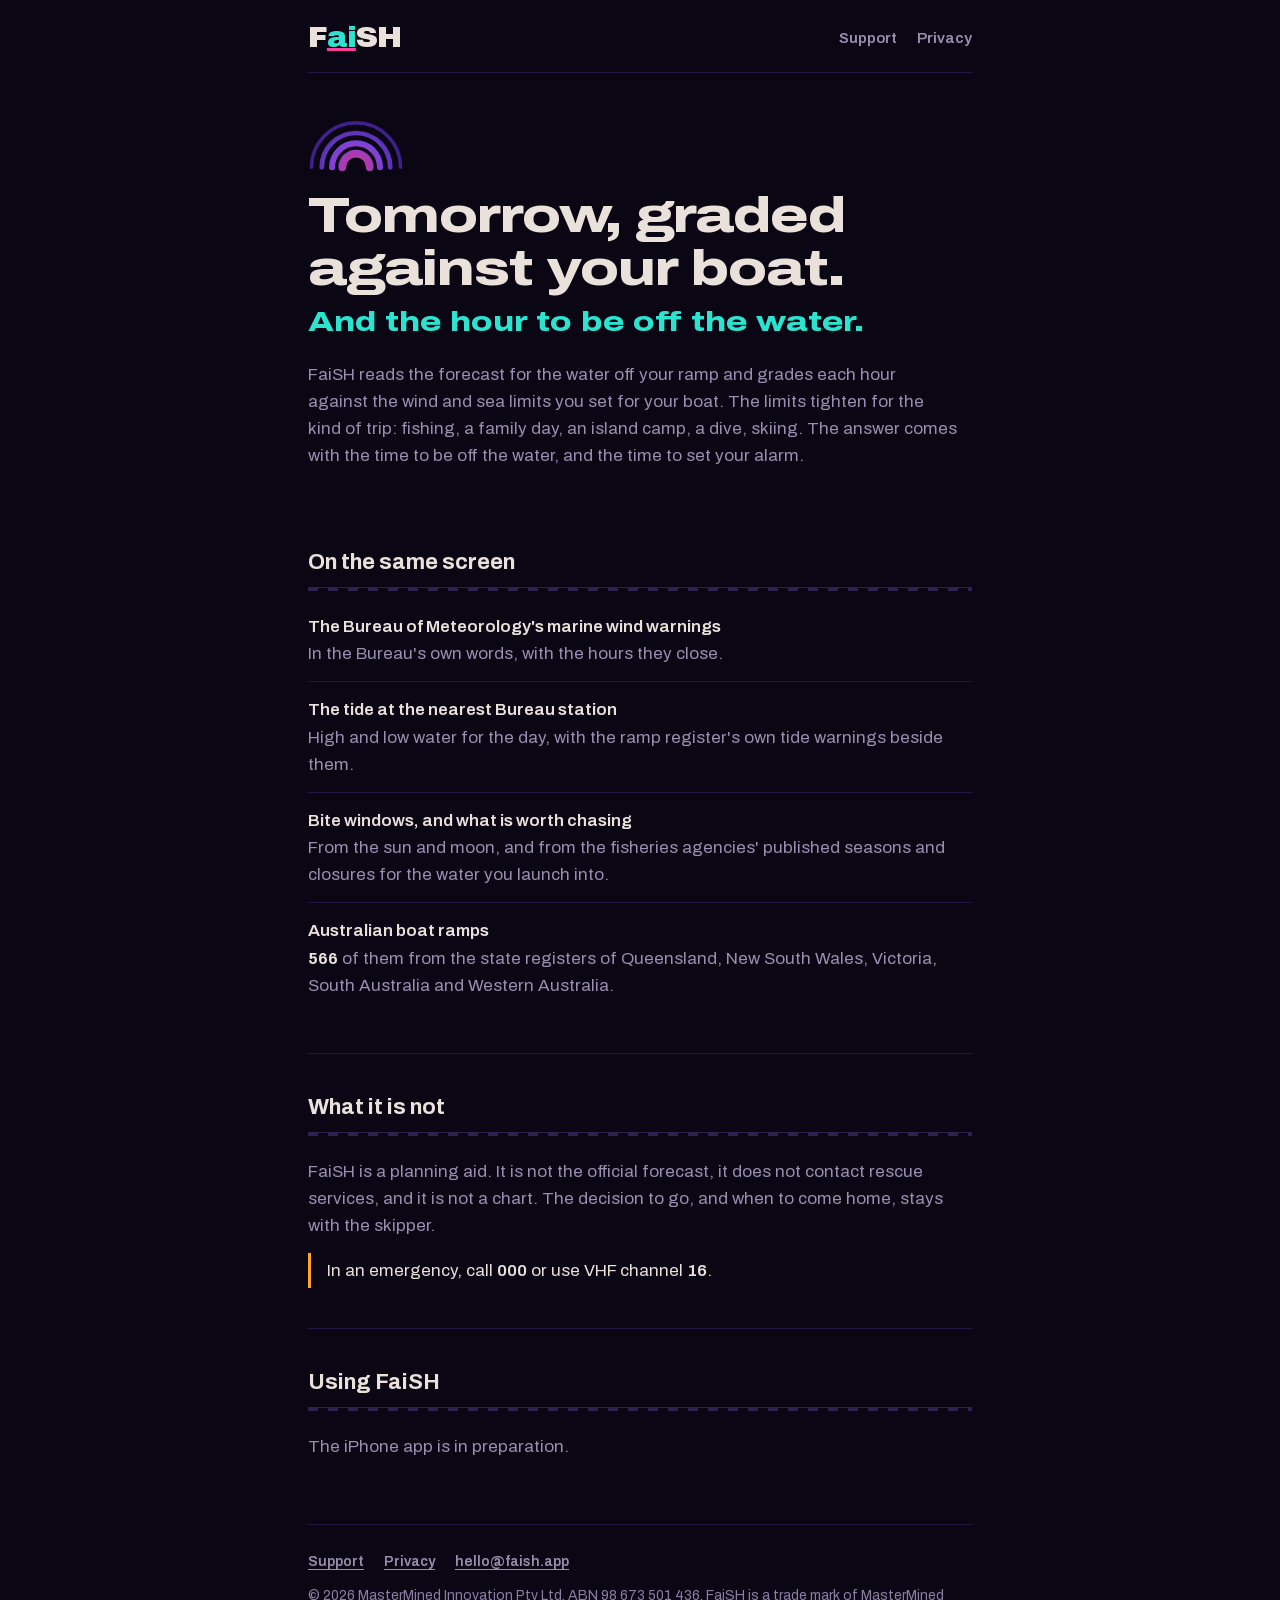
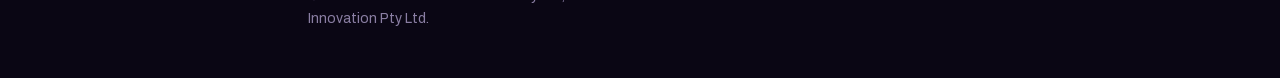
==== index.html @ 60d330ed "Take the Open FaiSH button off the home page" ====
<!doctype html>
<html lang="en-AU">
<head>
  <meta charset="utf-8">
  <meta name="viewport" content="width=device-width, initial-scale=1">
  <title>FaiSH</title>
  <meta name="description" content="Marine trip planning for Australian waters: tomorrow graded against your boat, the hour to be off the water, the Bureau's warnings and tides, and what is worth chasing.">
  <meta name="theme-color" content="#0A0614">
  <link rel="icon" type="image/png" sizes="32x32" href="favicon-32.png">
  <link rel="icon" type="image/png" sizes="16x16" href="favicon-16.png">
  <link rel="apple-touch-icon" sizes="180x180" href="apple-touch-icon.png">
  <link rel="preload" href="fonts/ArchivoExpanded-ExtraBold.ttf" as="font" type="font/ttf" crossorigin>
  <link rel="preload" href="fonts/Archivo-Regular.ttf" as="font" type="font/ttf" crossorigin>
  <link rel="stylesheet" href="site.css">
</head>
<body>
  <div class="wrap">
    <header class="top">
      <a class="wm" href="./" aria-label="FaiSH, home">F<span class="ai">ai</span>SH</a>
      <nav aria-label="Site">
        <a href="support/">Support</a>
        <a href="privacy/">Privacy</a>
      </nav>
    </header>

    <main>
      <div class="hero">
        <!-- The Contour Arc: first light, in the app's sunrise (magenta sun, violet sky). -->
        <svg class="arc" viewBox="14 42 112 58" aria-hidden="true" focusable="false">
          <defs>
            <radialGradient id="sky" cx="70" cy="96" r="56" gradientUnits="userSpaceOnUse">
              <stop offset="0" stop-color="#FF3D9A"/>
              <stop offset=".55" stop-color="#8B4DFF"/>
              <stop offset="1" stop-color="#3B1E8F"/>
            </radialGradient>
          </defs>
          <g fill="none" stroke="url(#sky)" stroke-linecap="round" opacity=".85">
            <path d="M54,96 A16,16 0 0 1 86,96" stroke-width="9"/>
            <path d="M42,96 A28,28 0 0 1 98,96" stroke-width="7"/>
            <path d="M30,96 A40,40 0 0 1 110,96" stroke-width="5.5"/>
            <path d="M18,96 A52,52 0 0 1 122,96" stroke-width="4"/>
          </g>
        </svg>
        <h1>Tomorrow, graded against your boat.</h1>
        <p class="lede">And the hour to be off the water.</p>
        <div class="prose">
          <p>FaiSH reads the forecast for the water off your ramp and grades each hour against the wind and sea limits you set for your boat. The limits tighten for the kind of trip: fishing, a family day, an island camp, a dive, skiing. The answer comes with the time to be off the water, and the time to set your alarm.</p>
        </div>
      </div>

      <section aria-labelledby="same-screen">
        <h2 id="same-screen">On the same screen</h2>
        <div class="scale" aria-hidden="true"></div>
        <ul class="facts">
          <li><strong>The Bureau of Meteorology's marine wind warnings</strong>In the Bureau's own words, with the hours they close.</li>
          <li><strong>The tide at the nearest Bureau station</strong>High and low water for the day, with the ramp register's own tide warnings beside them.</li>
          <li><strong>Bite windows, and what is worth chasing</strong>From the sun and moon, and from the fisheries agencies' published seasons and closures for the water you launch into.</li>
          <li><strong>Australian boat ramps</strong><span class="figure">566</span> of them from the state registers of Queensland, New South Wales, Victoria, South Australia and Western Australia.</li>
        </ul>
      </section>

      <section aria-labelledby="not">
        <h2 id="not">What it is not</h2>
        <div class="scale" aria-hidden="true"></div>
        <div class="prose">
          <p>FaiSH is a planning aid. It is not the official forecast, it does not contact rescue services, and it is not a chart. The decision to go, and when to come home, stays with the skipper.</p>
          <p class="emergency">In an emergency, call <strong>000</strong> or use VHF channel <strong>16</strong>.</p>
        </div>
      </section>

      <section aria-labelledby="get">
        <h2 id="get">Using FaiSH</h2>
        <div class="scale" aria-hidden="true"></div>
        <div class="prose">
          <p>The iPhone app is in preparation.</p>
        </div>
      </section>
    </main>

    <footer>
      <nav aria-label="Footer">
        <a href="support/">Support</a>
        <a href="privacy/">Privacy</a>
        <a href="mailto:hello@faish.app">hello@faish.app</a>
      </nav>
      <p>&copy; 2026 MasterMined Innovation Pty Ltd, ABN 98 673 501 436. FaiSH is a trade mark of MasterMined Innovation Pty Ltd.</p>
    </footer>
  </div>
</body>
</html>
---- site.css ----
/*
 * faish.app. The app's own look: its dark palette, Archivo in the app's faces (OFL 1.1, served
 * from here so no visitor is sent to a font host), the wordmark lockup, and a chart's graduated
 * rule under each heading. Paths are relative so the pages work from any host and from a folder.
 */

@font-face { font-family: 'Archivo'; src: url('fonts/Archivo-Regular.ttf') format('truetype'); font-weight: 400; font-display: swap; }
@font-face { font-family: 'Archivo'; src: url('fonts/Archivo-SemiBold.ttf') format('truetype'); font-weight: 600; font-display: swap; }
@font-face { font-family: 'Archivo'; src: url('fonts/Archivo-Bold.ttf') format('truetype'); font-weight: 700; font-display: swap; }
@font-face { font-family: 'Archivo Black'; src: url('fonts/Archivo-Black.ttf') format('truetype'); font-weight: 900; font-display: swap; }
@font-face { font-family: 'Archivo Expanded'; src: url('fonts/ArchivoExpanded-ExtraBold.ttf') format('truetype'); font-weight: 800; font-display: swap; }
@font-face { font-family: 'Archivo SemiCondensed'; src: url('fonts/ArchivoSemiCondensed-Bold.ttf') format('truetype'); font-weight: 700; font-display: swap; }

:root {
  color-scheme: dark;
  --abyss: #0A0614;
  --hull: #120B22;
  --card: #18102E;
  --rule: #2E2150;
  --rule-soft: #221844;
  --buff: #E9E1DA;
  --dim: #9A8FB0;
  --faint: #8A7EA3;
  --cyan: #2BE3CE;
  --magenta: #FF3D9A;
  --caution: #FFA51F;
  --body: 'Archivo', 'Segoe UI', system-ui, -apple-system, sans-serif;
  --display: 'Archivo Expanded', 'Archivo', 'Segoe UI', system-ui, sans-serif;
  --figure: 'Archivo SemiCondensed', 'Archivo', system-ui, sans-serif;
}

* { box-sizing: border-box; }

html { -webkit-text-size-adjust: 100%; }

body {
  margin: 0;
  background: var(--abyss);
  color: var(--buff);
  font: 400 17px/1.6 var(--body);
  -webkit-font-smoothing: antialiased;
}

.wrap { max-width: 720px; margin: 0 auto; padding: 0 16px; }
@media (min-width: 600px) { .wrap { padding: 0 28px; } }

a { color: var(--cyan); text-underline-offset: .18em; }
a:hover { color: var(--buff); }
a:focus-visible, .button:focus-visible { outline: 2px solid var(--cyan); outline-offset: 3px; border-radius: 3px; }

/* ---------- masthead ---------- */
.top {
  display: flex; align-items: center; justify-content: space-between; gap: 16px;
  padding: 22px 0 18px; border-bottom: 1px solid var(--rule-soft);
}
.top nav { display: flex; gap: 20px; font-size: 15px; font-weight: 600; }
.top nav a { color: var(--dim); text-decoration: none; }
.top nav a:hover, .top nav a[aria-current="page"] { color: var(--buff); }

/* The lockup, exact: cyan "ai" over a flat magenta rule .06em below the baseline. */
.wm {
  font-family: 'Archivo Black', var(--body); font-weight: 900; font-size: 30px; line-height: 1;
  letter-spacing: -.035em; color: var(--buff); text-decoration: none;
}
.wm .ai {
  color: #2BE3CE; display: inline-block; padding-bottom: .08em;
  text-decoration: underline; text-decoration-color: #FF3D9A;
  text-decoration-thickness: .1em; text-underline-offset: .03em; text-decoration-skip-ink: none;
}
a.wm:hover { color: var(--buff); }

/* ---------- type ---------- */
h1, h2, h3 { text-wrap: balance; margin: 0; }
h1 {
  font-family: var(--display); font-weight: 800; font-size: clamp(32px, 7vw, 50px);
  line-height: 1.06; letter-spacing: -.02em;
}
h2 { font-size: 22px; font-weight: 700; line-height: 1.25; }
h3 { font-size: 18px; font-weight: 700; line-height: 1.3; margin-top: 26px; }
p { margin: 0; }
.prose { display: flex; flex-direction: column; gap: 14px; color: var(--dim); max-width: 65ch; }
.prose strong { color: var(--buff); font-weight: 600; }
.prose h2, .prose h3 { color: var(--buff); }
.prose ul { margin: 0; padding-left: 20px; display: flex; flex-direction: column; gap: 8px; }
.prose li::marker { color: var(--faint); }

/* The chart's graduated border under a heading: a neatline and divisions of 10 px, cut at the edge. */
.scale {
  height: 6px; margin: 10px 0 20px;
  border-top: 1px solid var(--rule);
  background: repeating-linear-gradient(90deg, var(--rule) 0 10px, transparent 10px 20px) top / 100% 3px no-repeat;
}

section { padding: 40px 0; border-bottom: 1px solid var(--rule-soft); }
section:last-of-type { border-bottom: none; }

/* ---------- home ---------- */
.hero { padding: 48px 0 40px; }
.arc { width: 96px; height: auto; display: block; margin-bottom: 18px; }
.lede {
  font-family: var(--display); font-weight: 800; font-size: clamp(20px, 4.4vw, 28px);
  line-height: 1.2; color: var(--cyan); margin: 10px 0 22px;
}
.facts { list-style: none; margin: 0; padding: 0; display: grid; gap: 0; }
.facts li { padding: 14px 0; border-bottom: 1px solid var(--rule-soft); color: var(--dim); }
.facts li:first-child { padding-top: 0; }
.facts li:last-child { border-bottom: none; }
.facts li strong { color: var(--buff); font-weight: 600; display: block; }
.figure { font-family: var(--figure); font-weight: 700; color: var(--buff); font-variant-numeric: tabular-nums; }

.button {
  display: inline-block; padding: 13px 22px; border-radius: 10px;
  background: var(--cyan); color: var(--abyss); font-weight: 700; text-decoration: none;
}
.button:hover { background: var(--buff); color: var(--abyss); }

.emergency {
  border-left: 3px solid var(--caution); padding: 4px 0 4px 16px; color: var(--buff);
}

/* ---------- documents ---------- */
.doc { padding: 40px 0 8px; }
.updated { color: var(--faint); font-size: 15px; margin-top: 10px; }
.doc h2 { margin-top: 36px; }

/* ---------- footer ---------- */
footer {
  border-top: 1px solid var(--rule-soft); margin-top: 24px; padding: 26px 0 48px;
  color: var(--faint); font-size: 14px; line-height: 1.6;
}
footer nav { display: flex; flex-wrap: wrap; gap: 6px 20px; margin-bottom: 12px; font-weight: 600; }
footer nav a { color: var(--dim); }
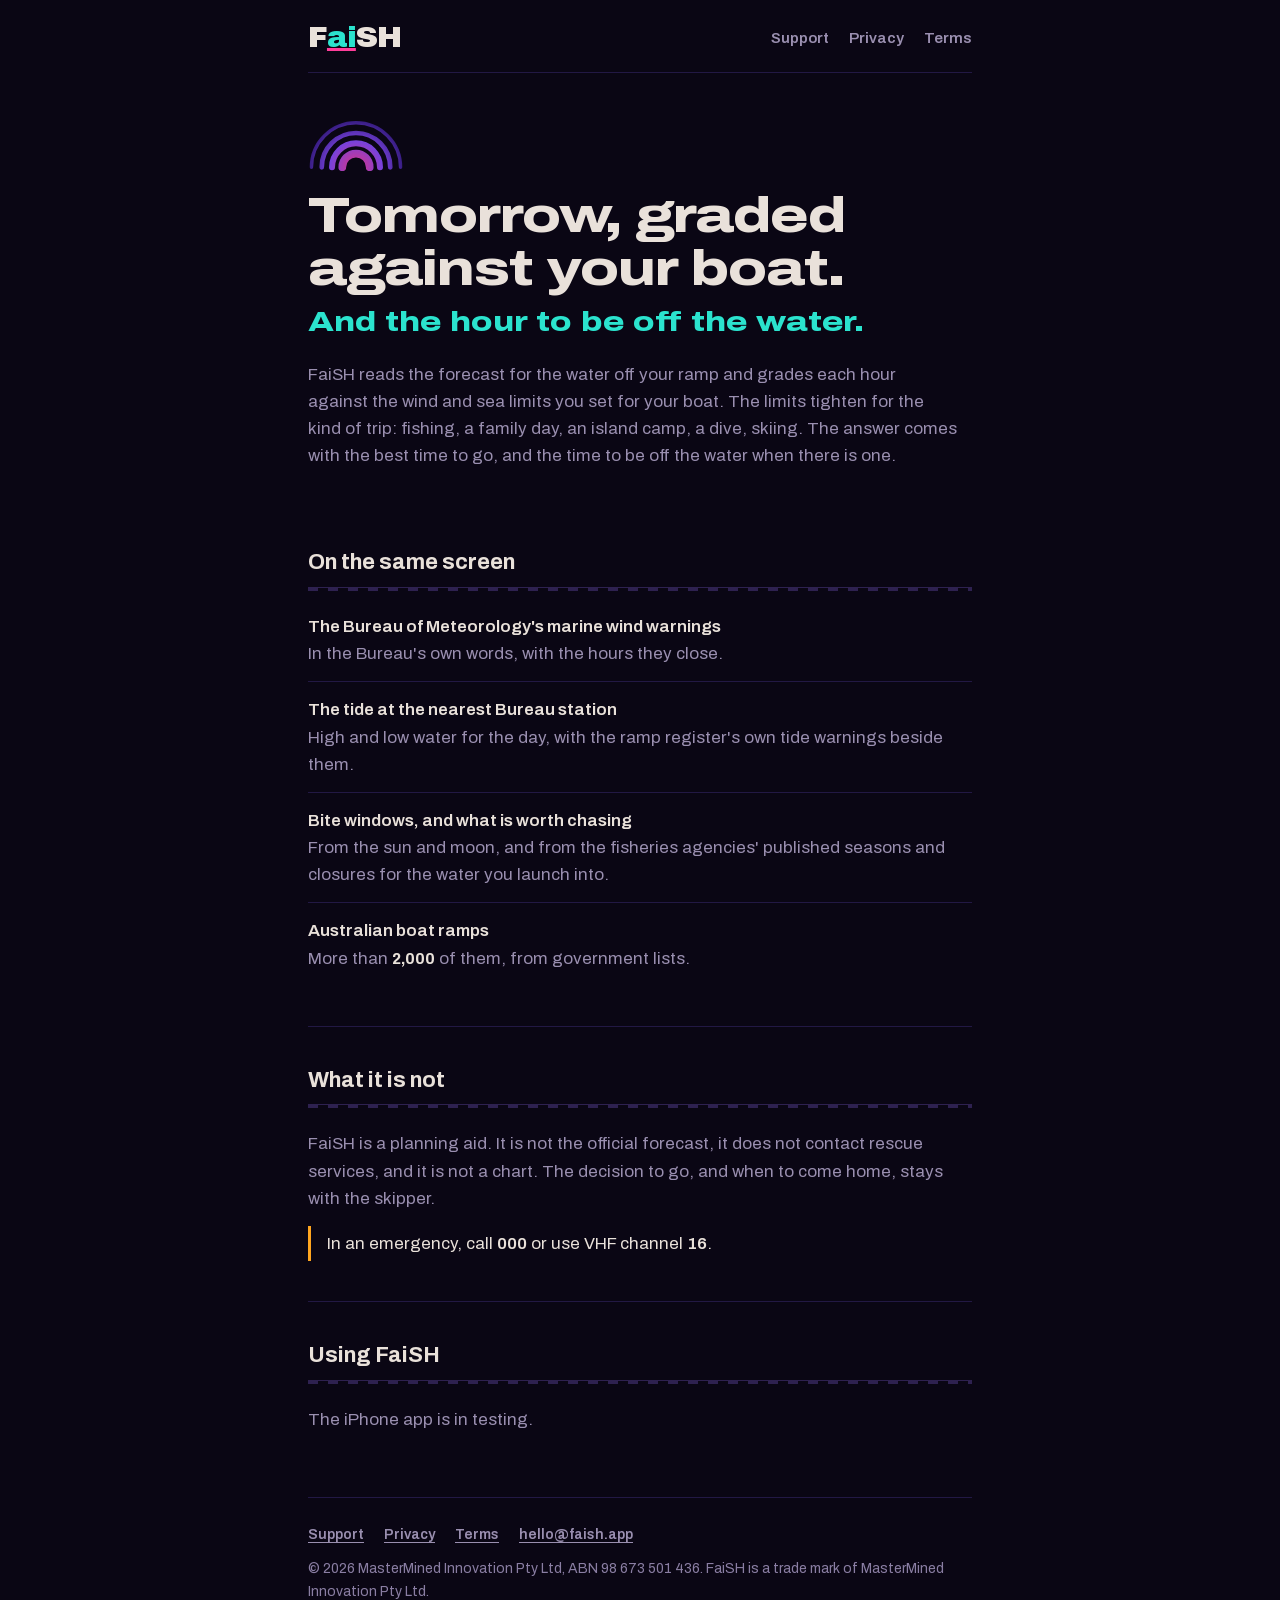
==== commit 29fcc634: "Terms page; home, support and privacy pages corrected" ====
--- a/index.html
+++ b/index.html
@@ -20,6 +20,7 @@
       <nav aria-label="Site">
         <a href="support/">Support</a>
         <a href="privacy/">Privacy</a>
+        <a href="terms/">Terms</a>
       </nav>
     </header>
 
@@ -44,7 +45,7 @@
         <h1>Tomorrow, graded against your boat.</h1>
         <p class="lede">And the hour to be off the water.</p>
         <div class="prose">
-          <p>FaiSH reads the forecast for the water off your ramp and grades each hour against the wind and sea limits you set for your boat. The limits tighten for the kind of trip: fishing, a family day, an island camp, a dive, skiing. The answer comes with the time to be off the water, and the time to set your alarm.</p>
+          <p>FaiSH reads the forecast for the water off your ramp and grades each hour against the wind and sea limits you set for your boat. The limits tighten for the kind of trip: fishing, a family day, an island camp, a dive, skiing. The answer comes with the best time to go, and the time to be off the water when there is one.</p>
         </div>
       </div>
 
@@ -55,7 +56,7 @@
           <li><strong>The Bureau of Meteorology's marine wind warnings</strong>In the Bureau's own words, with the hours they close.</li>
           <li><strong>The tide at the nearest Bureau station</strong>High and low water for the day, with the ramp register's own tide warnings beside them.</li>
           <li><strong>Bite windows, and what is worth chasing</strong>From the sun and moon, and from the fisheries agencies' published seasons and closures for the water you launch into.</li>
-          <li><strong>Australian boat ramps</strong><span class="figure">566</span> of them from the state registers of Queensland, New South Wales, Victoria, South Australia and Western Australia.</li>
+          <li><strong>Australian boat ramps</strong>More than <span class="figure">2,000</span> of them, from government lists.</li>
         </ul>
       </section>
 
@@ -72,7 +73,7 @@
         <h2 id="get">Using FaiSH</h2>
         <div class="scale" aria-hidden="true"></div>
         <div class="prose">
-          <p>The iPhone app is in preparation.</p>
+          <p>The iPhone app is in testing.</p>
         </div>
       </section>
     </main>
@@ -81,6 +82,7 @@
       <nav aria-label="Footer">
         <a href="support/">Support</a>
         <a href="privacy/">Privacy</a>
+        <a href="terms/">Terms</a>
         <a href="mailto:hello@faish.app">hello@faish.app</a>
       </nav>
       <p>&copy; 2026 MasterMined Innovation Pty Ltd, ABN 98 673 501 436. FaiSH is a trade mark of MasterMined Innovation Pty Ltd.</p>
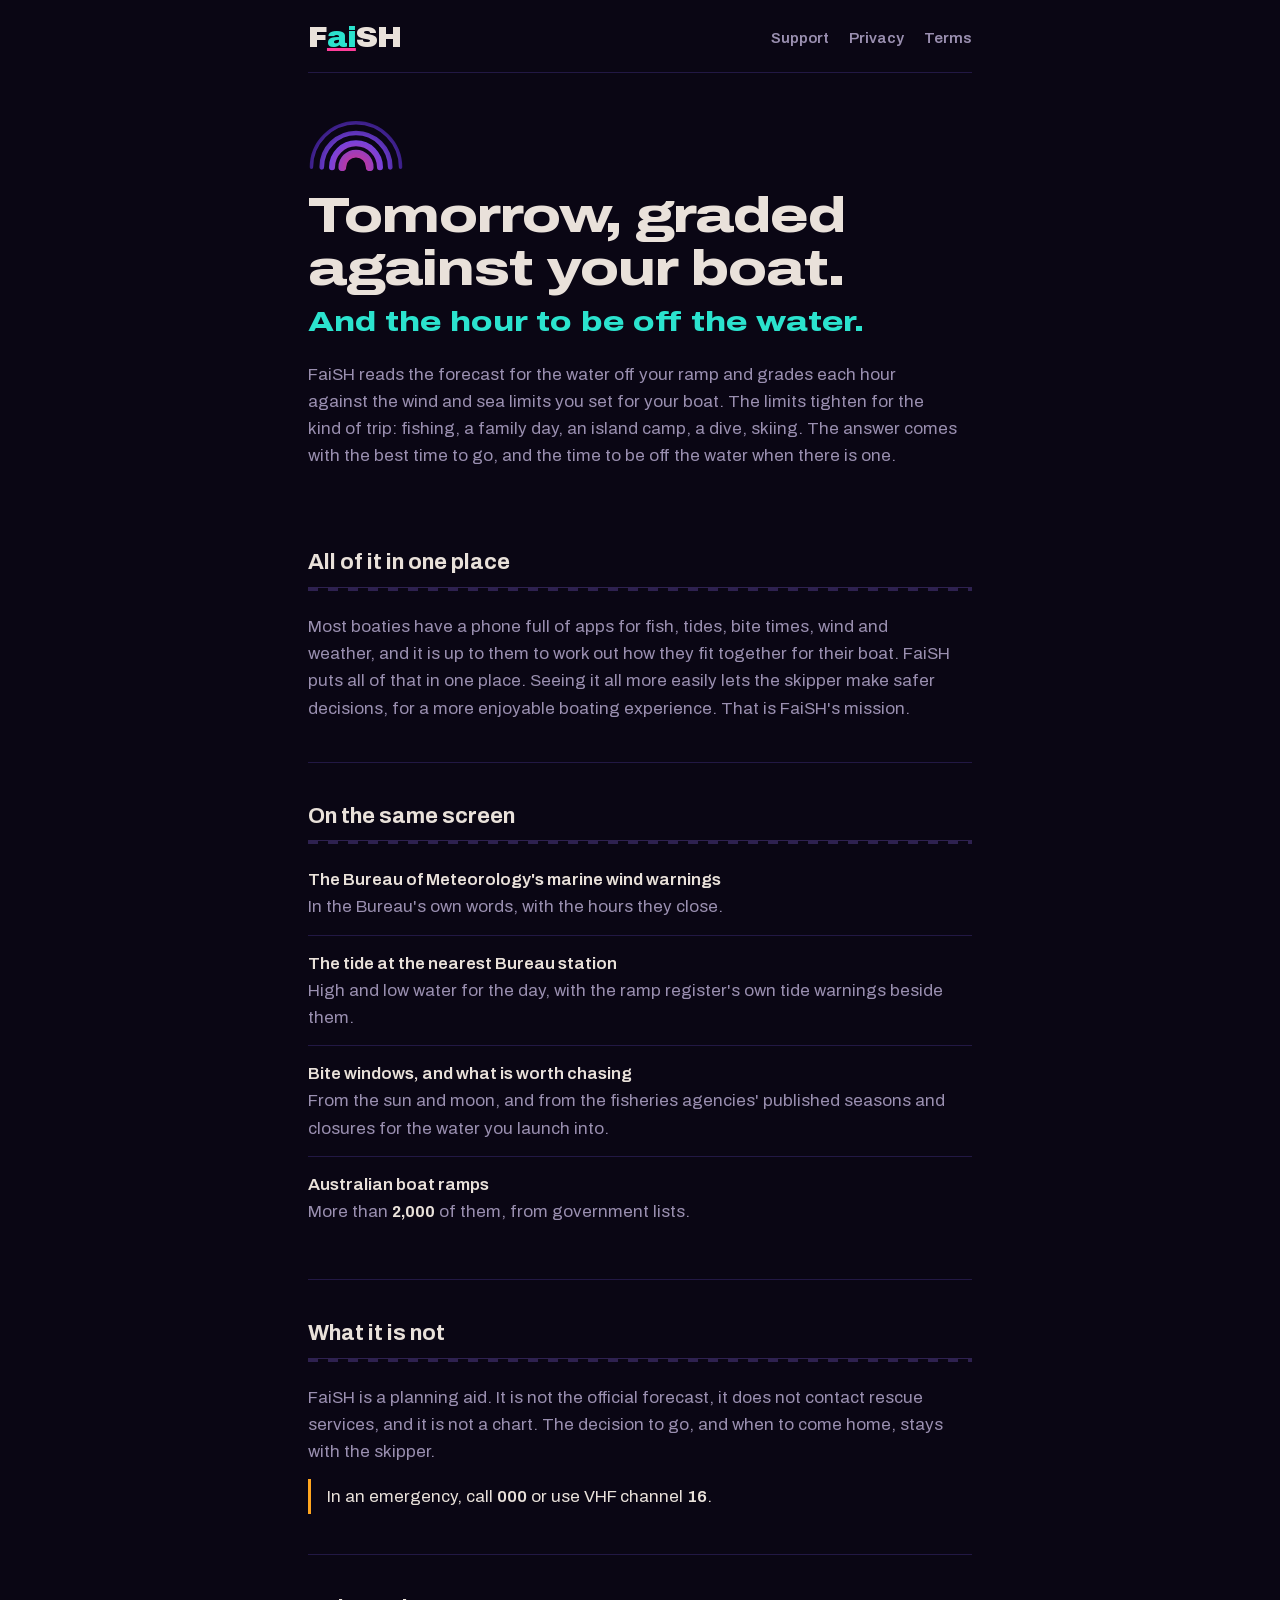
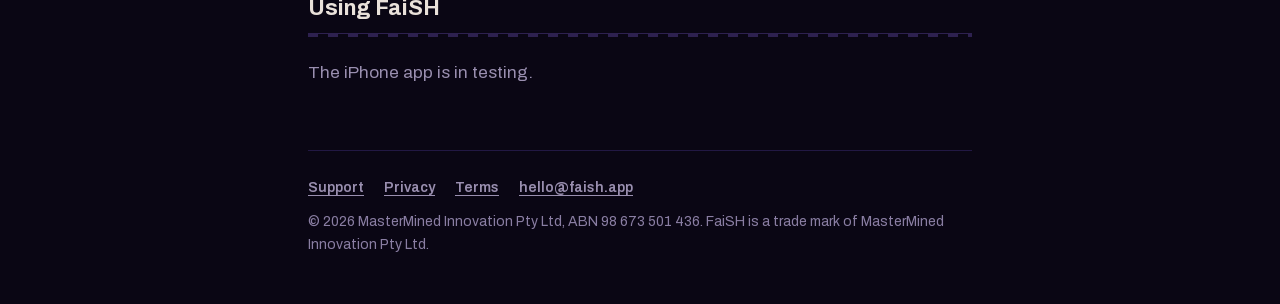
==== commit 12963e25: "All of it in one place: the mission" ====
--- a/index.html
+++ b/index.html
@@ -49,6 +49,14 @@
         </div>
       </div>
 
+      <section aria-labelledby="one-place">
+        <h2 id="one-place">All of it in one place</h2>
+        <div class="scale" aria-hidden="true"></div>
+        <div class="prose">
+          <p>Most boaties have a phone full of apps for fish, tides, bite times, wind and weather, and it is up to them to work out how they fit together for their boat. FaiSH puts all of that in one place. Seeing it all more easily lets the skipper make safer decisions, for a more enjoyable boating experience. That is FaiSH's mission.</p>
+        </div>
+      </section>
+
       <section aria-labelledby="same-screen">
         <h2 id="same-screen">On the same screen</h2>
         <div class="scale" aria-hidden="true"></div>
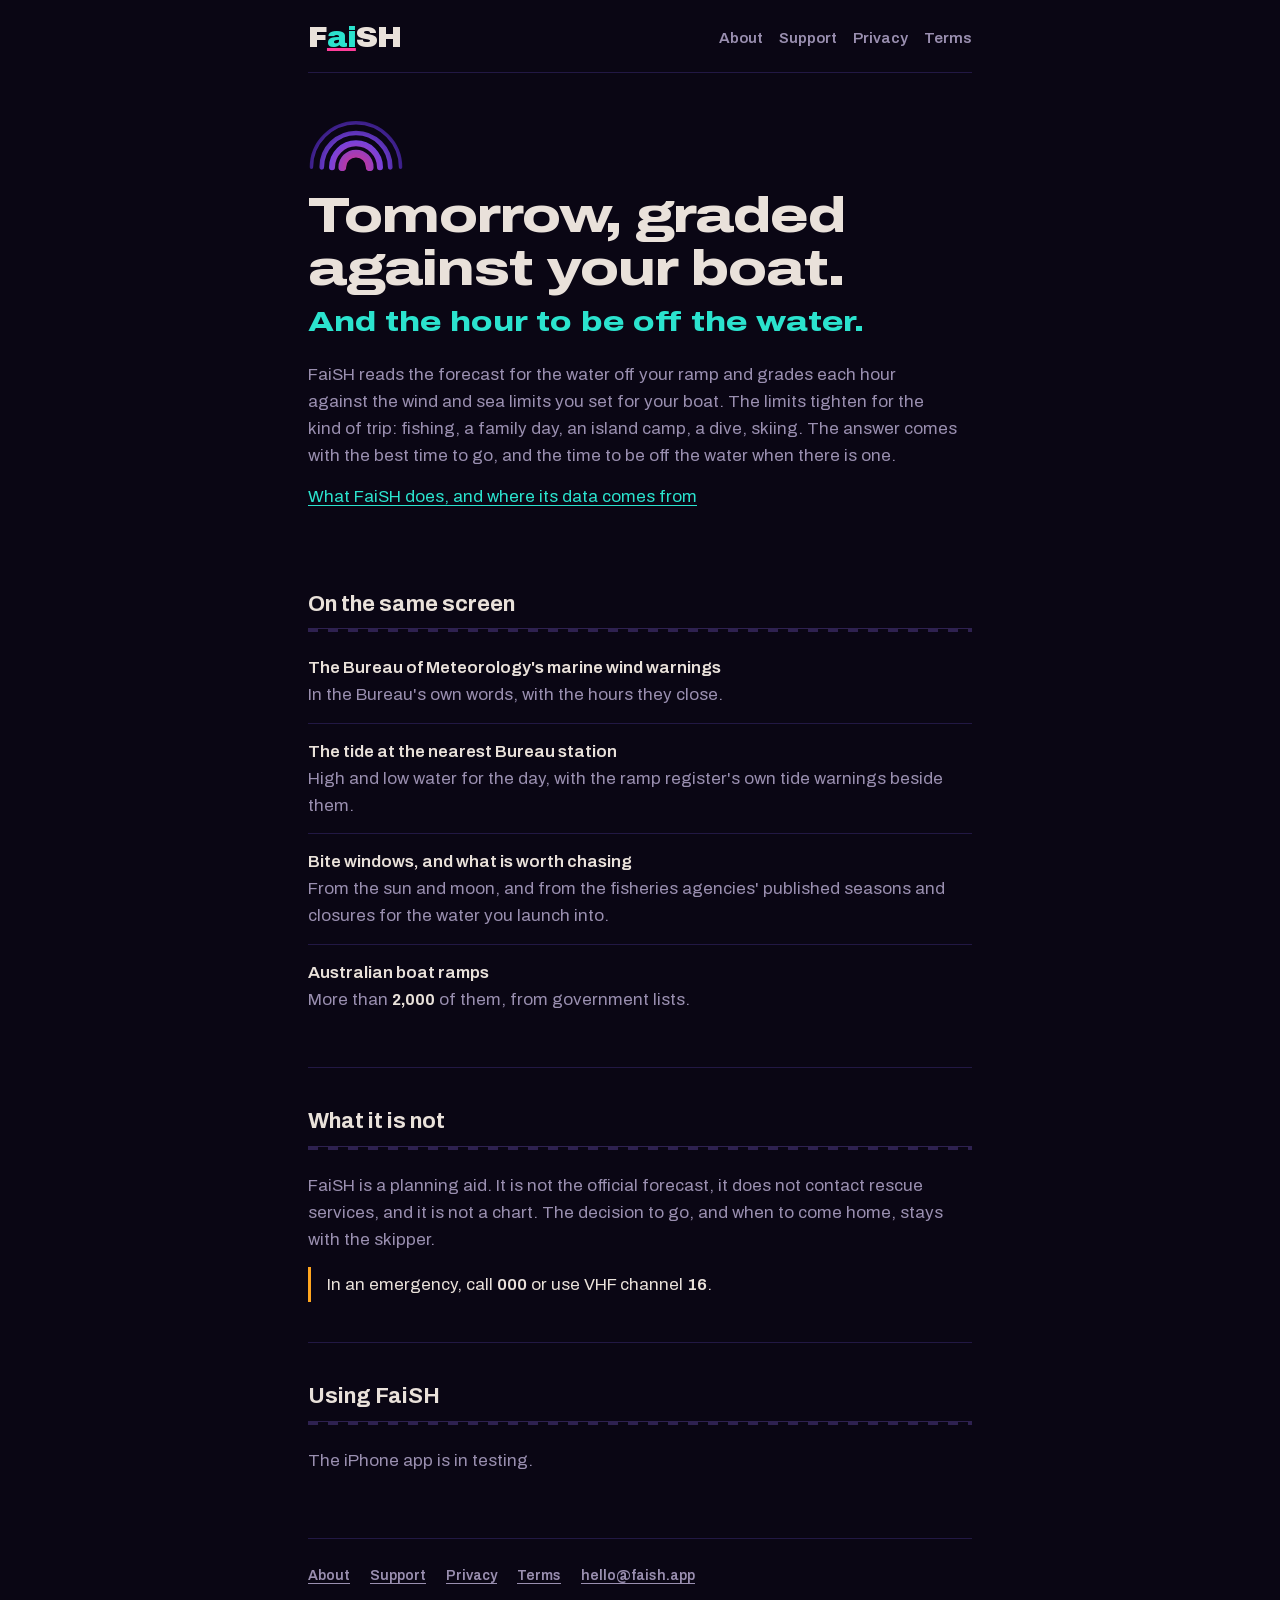
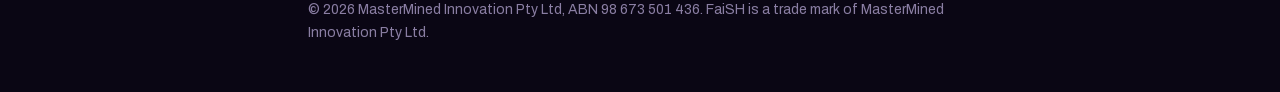
==== commit 92b9750a: "An about page: the mission, the map, the features and the data" ====
--- a/index.html
+++ b/index.html
@@ -11,13 +11,14 @@
   <link rel="apple-touch-icon" sizes="180x180" href="apple-touch-icon.png">
   <link rel="preload" href="fonts/ArchivoExpanded-ExtraBold.ttf" as="font" type="font/ttf" crossorigin>
   <link rel="preload" href="fonts/Archivo-Regular.ttf" as="font" type="font/ttf" crossorigin>
-  <link rel="stylesheet" href="site.css">
+  <link rel="stylesheet" href="site.css?v=2">
 </head>
 <body>
   <div class="wrap">
     <header class="top">
       <a class="wm" href="./" aria-label="FaiSH, home">F<span class="ai">ai</span>SH</a>
       <nav aria-label="Site">
+        <a href="about/">About</a>
         <a href="support/">Support</a>
         <a href="privacy/">Privacy</a>
         <a href="terms/">Terms</a>
@@ -46,16 +47,9 @@
         <p class="lede">And the hour to be off the water.</p>
         <div class="prose">
           <p>FaiSH reads the forecast for the water off your ramp and grades each hour against the wind and sea limits you set for your boat. The limits tighten for the kind of trip: fishing, a family day, an island camp, a dive, skiing. The answer comes with the best time to go, and the time to be off the water when there is one.</p>
+          <p><a href="about/">What FaiSH does, and where its data comes from</a></p>
         </div>
       </div>
-
-      <section aria-labelledby="one-place">
-        <h2 id="one-place">All of it in one place</h2>
-        <div class="scale" aria-hidden="true"></div>
-        <div class="prose">
-          <p>Most boaties have a phone full of apps for fish, tides, bite times, wind and weather, and it is up to them to work out how they fit together for their boat. FaiSH puts all of that in one place. Seeing it all more easily lets the skipper make safer decisions, for a more enjoyable boating experience. That is FaiSH's mission.</p>
-        </div>
-      </section>
 
       <section aria-labelledby="same-screen">
         <h2 id="same-screen">On the same screen</h2>
@@ -88,6 +82,7 @@
 
     <footer>
       <nav aria-label="Footer">
+        <a href="about/">About</a>
         <a href="support/">Support</a>
         <a href="privacy/">Privacy</a>
         <a href="terms/">Terms</a>
--- a/site.css
+++ b/site.css
@@ -53,14 +53,14 @@
   display: flex; align-items: center; justify-content: space-between; gap: 16px;
   padding: 22px 0 18px; border-bottom: 1px solid var(--rule-soft);
 }
-.top nav { display: flex; gap: 20px; font-size: 15px; font-weight: 600; }
+.top nav { display: flex; flex-wrap: wrap; justify-content: flex-end; column-gap: 16px; row-gap: 6px; font-size: 15px; font-weight: 600; }
 .top nav a { color: var(--dim); text-decoration: none; }
 .top nav a:hover, .top nav a[aria-current="page"] { color: var(--buff); }
 
 /* The lockup, exact: cyan "ai" over a flat magenta rule .06em below the baseline. */
 .wm {
   font-family: 'Archivo Black', var(--body); font-weight: 900; font-size: 30px; line-height: 1;
-  letter-spacing: -.035em; color: var(--buff); text-decoration: none;
+  letter-spacing: -.035em; color: var(--buff); text-decoration: none; white-space: nowrap; flex: none;
 }
 .wm .ai {
   color: #2BE3CE; display: inline-block; padding-bottom: .08em;
@@ -118,10 +118,18 @@
   border-left: 3px solid var(--caution); padding: 4px 0 4px 16px; color: var(--buff);
 }
 
+/* ---------- about ---------- */
+.shots { display: grid; gap: 22px; grid-template-columns: repeat(auto-fit, minmax(240px, 1fr)); }
+.shots figure { margin: 0; display: flex; flex-direction: column; gap: 10px; }
+.shots img { width: 100%; height: auto; display: block; border-radius: 10px; }
+.shots figcaption, .note { color: var(--dim); font-size: 15px; }
+.note { margin-top: 16px; }
+
 /* ---------- documents ---------- */
 .doc { padding: 40px 0 8px; }
 .updated { color: var(--faint); font-size: 15px; margin-top: 10px; }
 .doc h2 { margin-top: 36px; }
+.doc h1 + .prose { margin-top: 16px; }
 
 /* ---------- footer ---------- */
 footer {
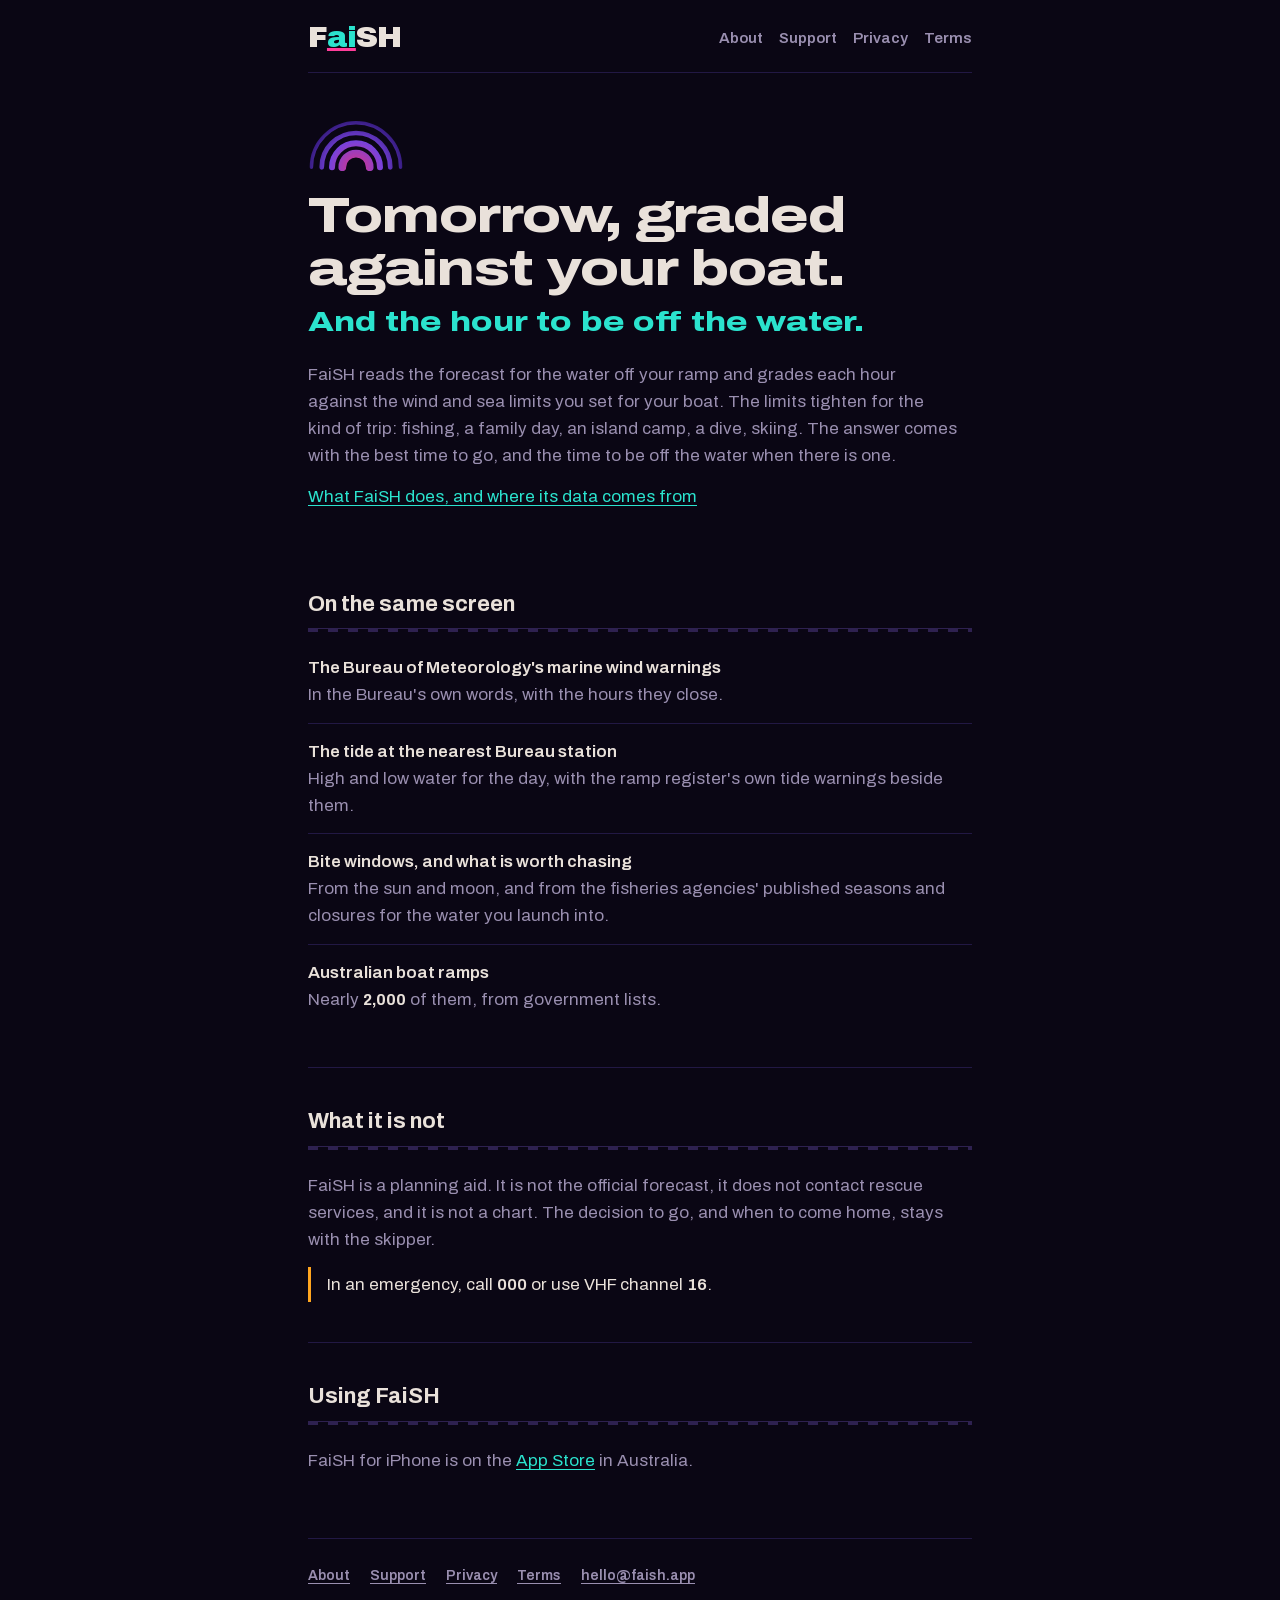
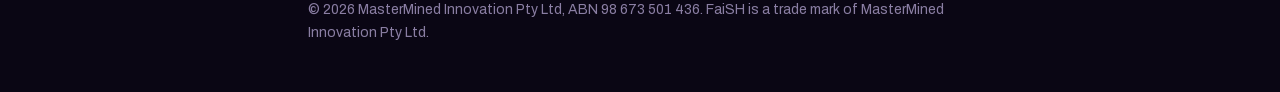
==== commit bef70c9f: "FaiSH is on the App Store: home, about and support, 11 November" ====
--- a/index.html
+++ b/index.html
@@ -11,7 +11,7 @@
   <link rel="apple-touch-icon" sizes="180x180" href="apple-touch-icon.png">
   <link rel="preload" href="fonts/ArchivoExpanded-ExtraBold.ttf" as="font" type="font/ttf" crossorigin>
   <link rel="preload" href="fonts/Archivo-Regular.ttf" as="font" type="font/ttf" crossorigin>
-  <link rel="stylesheet" href="site.css?v=2">
+  <link rel="stylesheet" href="site.css?v=4">
 </head>
 <body>
   <div class="wrap">
@@ -58,7 +58,7 @@
           <li><strong>The Bureau of Meteorology's marine wind warnings</strong>In the Bureau's own words, with the hours they close.</li>
           <li><strong>The tide at the nearest Bureau station</strong>High and low water for the day, with the ramp register's own tide warnings beside them.</li>
           <li><strong>Bite windows, and what is worth chasing</strong>From the sun and moon, and from the fisheries agencies' published seasons and closures for the water you launch into.</li>
-          <li><strong>Australian boat ramps</strong>More than <span class="figure">2,000</span> of them, from government lists.</li>
+          <li><strong>Australian boat ramps</strong>Nearly <span class="figure">2,000</span> of them, from government lists.</li>
         </ul>
       </section>
 
@@ -75,7 +75,7 @@
         <h2 id="get">Using FaiSH</h2>
         <div class="scale" aria-hidden="true"></div>
         <div class="prose">
-          <p>The iPhone app is in testing.</p>
+          <p>FaiSH for iPhone is on the <a href="https://apps.apple.com/au/app/faish/id6827387439">App Store</a> in Australia.</p>
         </div>
       </section>
     </main>
--- a/site.css
+++ b/site.css
@@ -124,6 +124,22 @@
 .shots img { width: 100%; height: auto; display: block; border-radius: 10px; }
 .shots figcaption, .note { color: var(--dim); font-size: 15px; }
 .note { margin-top: 16px; }
+/*
+ * The pictures carry real looking figures for another day, so each says so on itself. The label is a bar
+ * ABOVE the picture and never laid over it: every picture has Apple's "Not for navigation" in its top
+ * corner, and the first version covered it.
+ */
+.example-note {
+  border-left: 3px solid var(--caution); padding: 4px 0 4px 16px; margin: 0 0 20px;
+  color: var(--buff); font-weight: 600; max-width: 65ch;
+}
+.example-frame { border: 2px solid var(--caution); border-radius: 12px; overflow: hidden; }
+.example-frame img { border-radius: 0; }
+.example-tag {
+  margin: 0; padding: 6px 12px;
+  background: var(--caution); color: var(--abyss);
+  font-size: 14px; font-weight: 700; line-height: 1.3;
+}
 
 /* ---------- documents ---------- */
 .doc { padding: 40px 0 8px; }
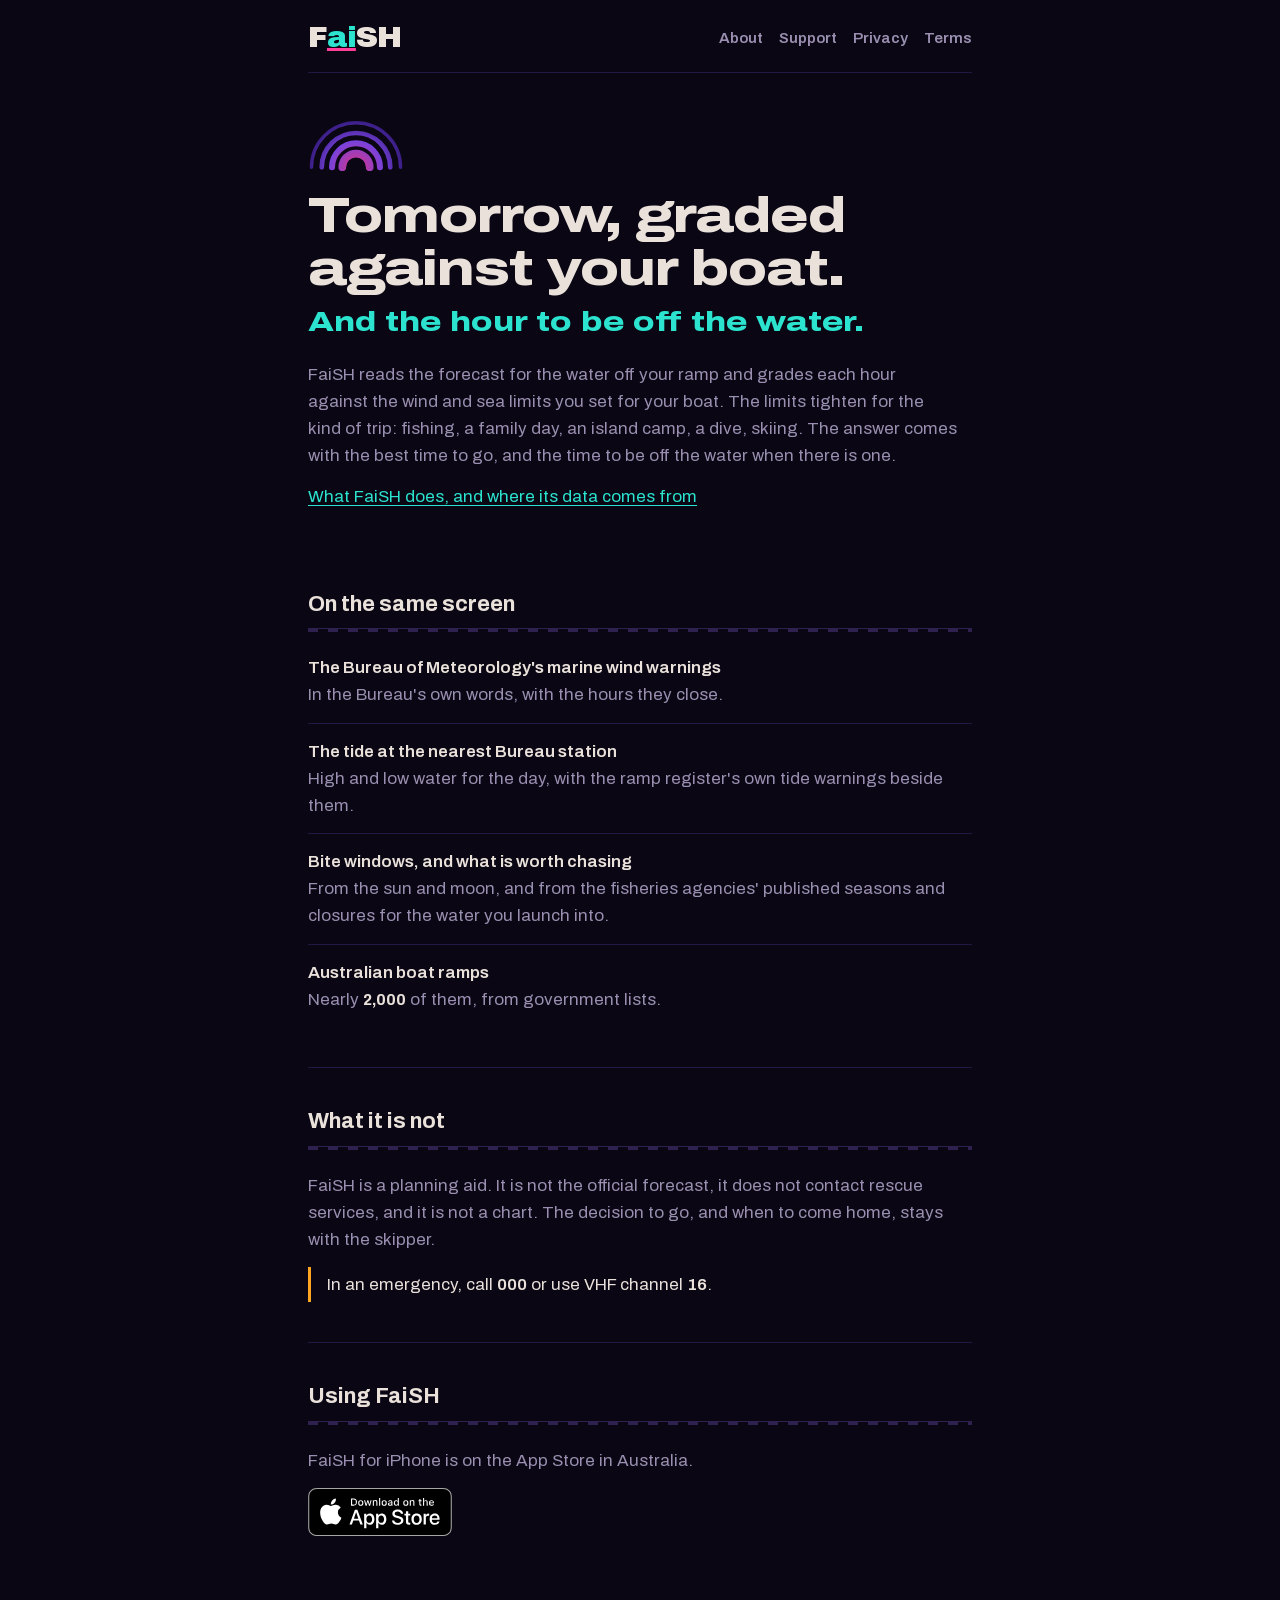
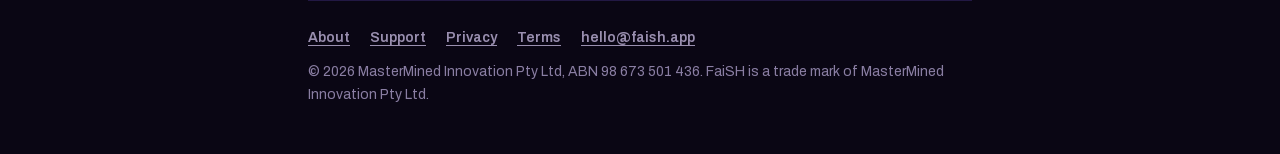
==== commit 15ed8c55: "Apple's App Store badge on the home and About pages, and Apple's App Store credit line" ====
--- a/index.html
+++ b/index.html
@@ -75,7 +75,8 @@
         <h2 id="get">Using FaiSH</h2>
         <div class="scale" aria-hidden="true"></div>
         <div class="prose">
-          <p>FaiSH for iPhone is on the <a href="https://apps.apple.com/au/app/faish/id6827387439">App Store</a> in Australia.</p>
+          <p>FaiSH for iPhone is on the App Store in Australia.</p>
+          <p><a href="https://apps.apple.com/au/app/faish/id6827387439"><img src="app-store-badge.svg" alt="Download on the App Store" width="144" height="48" style="display:block"></a></p>
         </div>
       </section>
     </main>
